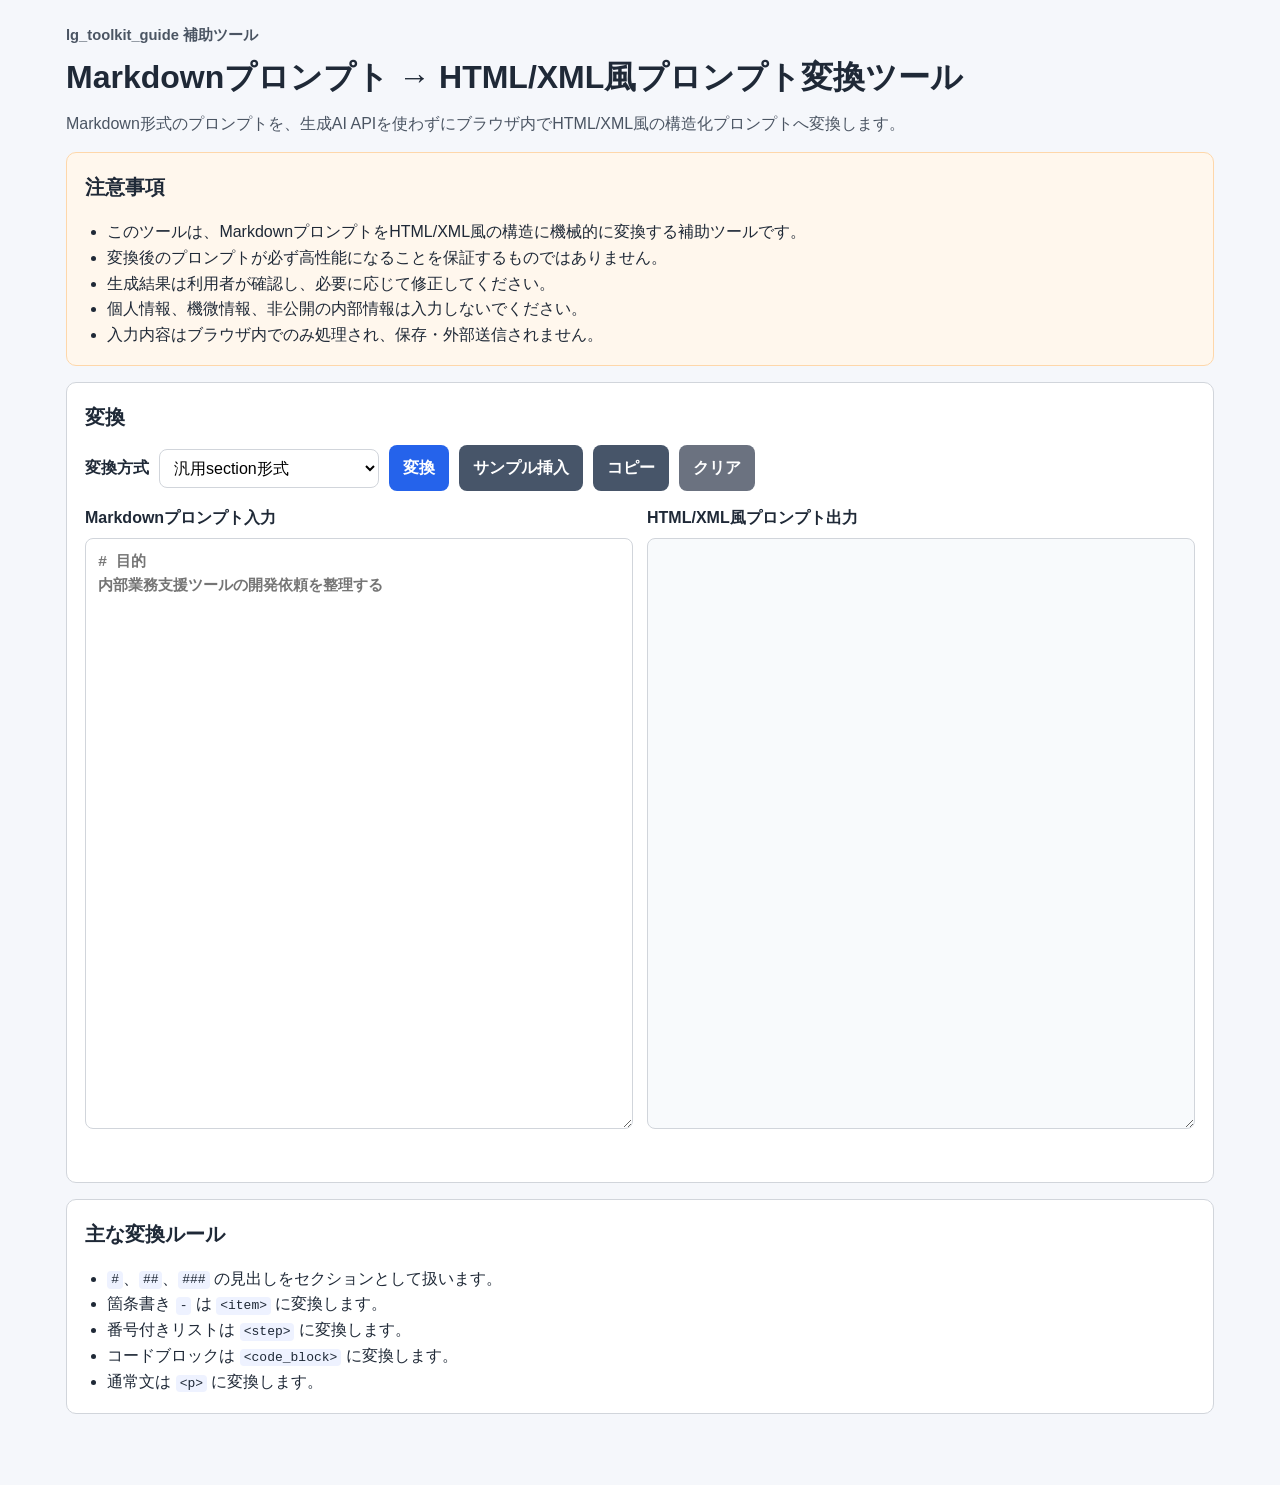
==== tools/prompt-html-converter/index.html @ 3c80a8d5 "Add prompt HTML converter tool" ====
<!doctype html>
<html lang="ja">
<head>
  <meta charset="UTF-8">
  <meta name="viewport" content="width=device-width, initial-scale=1.0">
  <title>Markdownプロンプト → HTML/XML風プロンプト変換ツール | lg_toolkit_guide</title>
  <link rel="stylesheet" href="style.css">
</head>
<body>
<main class="container">
  <header class="hero">
    <p class="eyebrow">lg_toolkit_guide 補助ツール</p>
    <h1>Markdownプロンプト → HTML/XML風プロンプト変換ツール</h1>
    <p class="lead">
      Markdown形式のプロンプトを、生成AI APIを使わずにブラウザ内でHTML/XML風の構造化プロンプトへ変換します。
    </p>
  </header>

  <section class="card caution" aria-labelledby="caution-title">
    <h2 id="caution-title">注意事項</h2>
    <ul>
      <li>このツールは、MarkdownプロンプトをHTML/XML風の構造に機械的に変換する補助ツールです。</li>
      <li>変換後のプロンプトが必ず高性能になることを保証するものではありません。</li>
      <li>生成結果は利用者が確認し、必要に応じて修正してください。</li>
      <li>個人情報、機微情報、非公開の内部情報は入力しないでください。</li>
      <li>入力内容はブラウザ内でのみ処理され、保存・外部送信されません。</li>
    </ul>
  </section>

  <section class="card" aria-labelledby="converter-title">
    <h2 id="converter-title">変換</h2>

    <div class="toolbar" aria-label="変換方式と操作">
      <label class="select-label" for="mode">変換方式</label>
      <select id="mode">
        <option value="section">汎用section形式</option>
        <option value="dedicated">専用タグ形式</option>
      </select>
      <button id="convertBtn" type="button">変換</button>
      <button id="sampleBtn" type="button" class="secondary">サンプル挿入</button>
      <button id="copyBtn" type="button" class="secondary">コピー</button>
      <button id="clearBtn" type="button" class="subtle">クリア</button>
    </div>

    <div class="panes">
      <label class="pane">
        <span>Markdownプロンプト入力</span>
        <textarea id="input" rows="24" placeholder="# 目的&#10;内部業務支援ツールの開発依頼を整理する"></textarea>
      </label>

      <label class="pane">
        <span>HTML/XML風プロンプト出力</span>
        <textarea id="output" rows="24" readonly></textarea>
      </label>
    </div>

    <p id="status" class="status" aria-live="polite"></p>
  </section>

  <section class="card" aria-labelledby="rules-title">
    <h2 id="rules-title">主な変換ルール</h2>
    <ul>
      <li><code>#</code>、<code>##</code>、<code>###</code> の見出しをセクションとして扱います。</li>
      <li>箇条書き <code>-</code> は <code>&lt;item&gt;</code> に変換します。</li>
      <li>番号付きリストは <code>&lt;step&gt;</code> に変換します。</li>
      <li>コードブロックは <code>&lt;code_block&gt;</code> に変換します。</li>
      <li>通常文は <code>&lt;p&gt;</code> に変換します。</li>
    </ul>
  </section>
</main>
<script src="app.js"></script>
</body>
</html>
---- tools/prompt-html-converter/style.css ----
:root {
  --bg: #f5f7fb;
  --card: #ffffff;
  --line: #d1d5db;
  --text: #1f2937;
  --muted: #4b5563;
  --primary: #2563eb;
  --primary-dark: #1d4ed8;
  --warning-bg: #fff7ed;
  --warning-line: #fed7aa;
}

* {
  box-sizing: border-box;
}

body {
  margin: 0;
  background: var(--bg);
  color: var(--text);
  font-family: "Segoe UI", "Hiragino Sans", "Meiryo", sans-serif;
  line-height: 1.6;
}

.container {
  max-width: 1180px;
  margin: 24px auto;
  padding: 0 16px 32px;
}

.hero {
  margin-bottom: 16px;
}

.eyebrow {
  margin: 0 0 4px;
  color: var(--muted);
  font-size: 0.92rem;
  font-weight: 700;
}

h1,
h2 {
  margin-top: 0;
}

h1 {
  margin-bottom: 8px;
  font-size: clamp(1.6rem, 2.5vw, 2.2rem);
}

h2 {
  margin-bottom: 12px;
  font-size: 1.25rem;
}

.lead {
  margin: 0;
  color: var(--muted);
}

.card {
  background: var(--card);
  border: 1px solid var(--line);
  border-radius: 10px;
  padding: 18px;
  margin-bottom: 16px;
}

.caution {
  background: var(--warning-bg);
  border-color: var(--warning-line);
}

.caution ul,
.card ul {
  margin-bottom: 0;
  padding-left: 1.4rem;
}

.toolbar {
  display: flex;
  flex-wrap: wrap;
  align-items: center;
  gap: 10px;
  margin-bottom: 14px;
}

.select-label {
  font-weight: 700;
}

select,
textarea,
button {
  font: inherit;
}

select,
textarea {
  border: 1px solid var(--line);
  border-radius: 8px;
  background: #ffffff;
}

select {
  min-width: 220px;
  padding: 9px 10px;
}

button {
  border: none;
  border-radius: 8px;
  padding: 10px 14px;
  background: var(--primary);
  color: #ffffff;
  cursor: pointer;
  font-weight: 700;
}

button:hover,
button:focus-visible {
  background: var(--primary-dark);
}

button.secondary {
  background: #475569;
}

button.secondary:hover,
button.secondary:focus-visible {
  background: #334155;
}

button.subtle {
  background: #6b7280;
}

button.subtle:hover,
button.subtle:focus-visible {
  background: #4b5563;
}

.panes {
  display: grid;
  grid-template-columns: 1fr 1fr;
  gap: 14px;
}

.pane {
  display: flex;
  flex-direction: column;
  gap: 8px;
  min-width: 0;
  font-weight: 700;
}

textarea {
  width: 100%;
  min-height: 520px;
  padding: 12px;
  color: var(--text);
  font-family: Consolas, "Courier New", monospace;
  font-size: 0.95rem;
  line-height: 1.55;
  resize: vertical;
}

textarea[readonly] {
  background: #f8fafc;
}

.status {
  min-height: 1.4em;
  margin: 12px 0 0;
  color: var(--muted);
  font-weight: 700;
}

code {
  background: #eef2ff;
  border-radius: 4px;
  padding: 0.1em 0.3em;
}

@media (max-width: 900px) {
  .panes {
    grid-template-columns: 1fr;
  }

  textarea {
    min-height: 360px;
  }
}
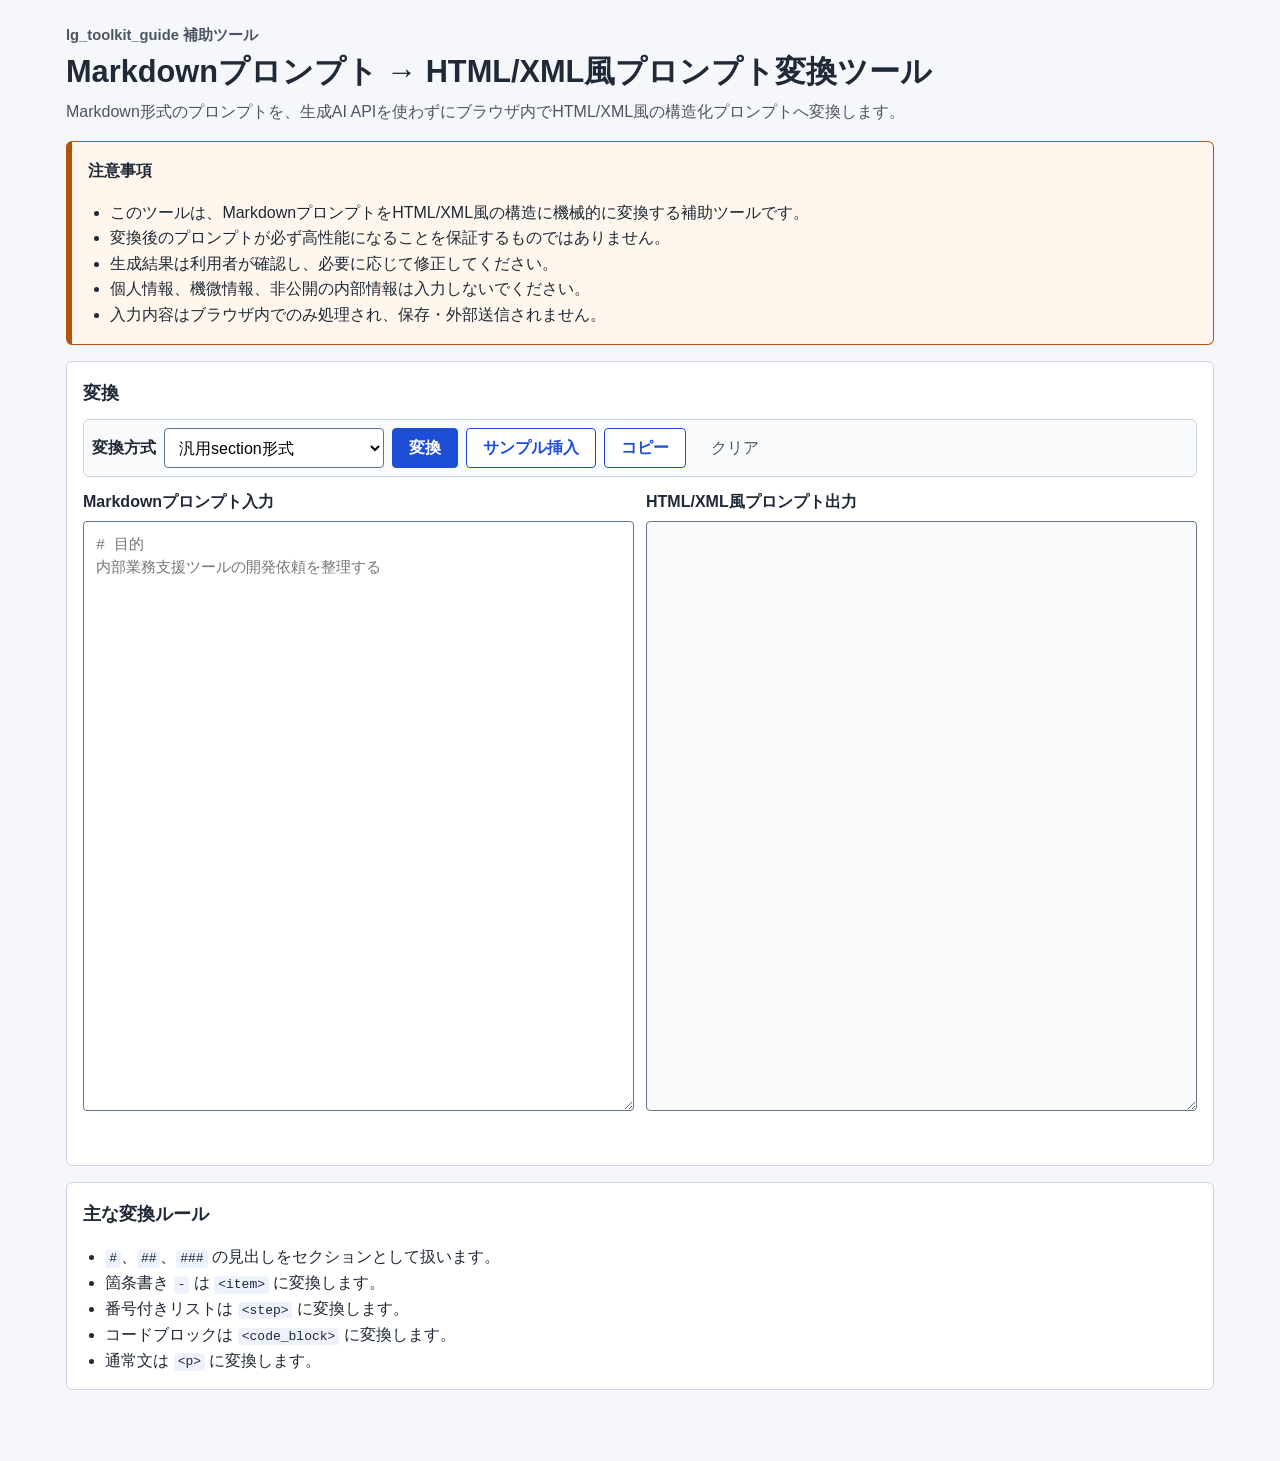
==== commit 17395755: "feat: 補助ツールにfaviconを追加し、フォーカス・ボタン優先順位・狭幅表示を改善 (#54) Co-Authored-By: Claude Sonnet 5.5 <noreply@anthr" ====
--- a/tools/prompt-html-converter/index.html
+++ b/tools/prompt-html-converter/index.html
@@ -4,6 +4,7 @@
   <meta charset="UTF-8">
   <meta name="viewport" content="width=device-width, initial-scale=1.0">
   <title>Markdownプロンプト → HTML/XML風プロンプト変換ツール | lg_toolkit_guide</title>
+  <link rel="icon" href="../favicon.svg" type="image/svg+xml">
   <link rel="stylesheet" href="style.css">
 </head>
 <body>
--- a/tools/prompt-html-converter/style.css
+++ b/tools/prompt-html-converter/style.css
@@ -1,13 +1,16 @@
+/* 入力／出力の2ペインと操作ツールバーが中心のデスクトップツール向け：エディタ領域とボタン優先順位を重視 */
 :root {
   --bg: #f5f7fb;
   --card: #ffffff;
-  --line: #d1d5db;
+  --line: #cbd5e1;
+  --line-strong: #64748b;
   --text: #1f2937;
   --muted: #4b5563;
-  --primary: #2563eb;
-  --primary-dark: #1d4ed8;
+  --primary: #1d4ed8;
+  --primary-dark: #1e3a8a;
+  --focus: #1d4ed8;
   --warning-bg: #fff7ed;
-  --warning-line: #fed7aa;
+  --warning-line: #b45309;
 }
 
 * {
@@ -18,7 +21,7 @@
   margin: 0;
   background: var(--bg);
   color: var(--text);
-  font-family: "Segoe UI", "Hiragino Sans", "Meiryo", sans-serif;
+  font-family: "Segoe UI", "Hiragino Sans", "Yu Gothic UI", "Meiryo", sans-serif;
   line-height: 1.6;
 }
 
@@ -46,12 +49,13 @@
 
 h1 {
   margin-bottom: 8px;
-  font-size: clamp(1.6rem, 2.5vw, 2.2rem);
+  font-size: clamp(1.4rem, 2.4vw, 2rem);
+  line-height: 1.3;
 }
 
 h2 {
   margin-bottom: 12px;
-  font-size: 1.25rem;
+  font-size: 1.15rem;
 }
 
 .lead {
@@ -62,14 +66,19 @@
 .card {
   background: var(--card);
   border: 1px solid var(--line);
-  border-radius: 10px;
-  padding: 18px;
+  border-radius: 6px;
+  padding: 16px;
   margin-bottom: 16px;
 }
 
 .caution {
   background: var(--warning-bg);
   border-color: var(--warning-line);
+  border-left-width: 6px;
+}
+
+.caution h2 {
+  font-size: 1rem;
 }
 
 .caution ul,
@@ -78,12 +87,17 @@
   padding-left: 1.4rem;
 }
 
+/* 操作ツールバー：変換方式の選択 + 主操作 + 補助操作 */
 .toolbar {
   display: flex;
   flex-wrap: wrap;
   align-items: center;
-  gap: 10px;
-  margin-bottom: 14px;
+  gap: 8px;
+  margin-bottom: 12px;
+  padding: 8px;
+  border: 1px solid var(--line);
+  border-radius: 6px;
+  background: #f8fafc;
 }
 
 .select-label {
@@ -98,59 +112,76 @@
 
 select,
 textarea {
-  border: 1px solid var(--line);
-  border-radius: 8px;
+  border: 1px solid var(--line-strong);
+  border-radius: 4px;
   background: #ffffff;
+  font-weight: 400;
 }
 
 select {
   min-width: 220px;
-  padding: 9px 10px;
+  min-height: 40px;
+  padding: 6px 10px;
 }
 
 button {
-  border: none;
-  border-radius: 8px;
-  padding: 10px 14px;
+  min-height: 40px;
+  border: 1px solid var(--primary);
+  border-radius: 4px;
+  padding: 6px 16px;
   background: var(--primary);
   color: #ffffff;
   cursor: pointer;
   font-weight: 700;
 }
 
-button:hover,
-button:focus-visible {
+button:hover {
   background: var(--primary-dark);
+  border-color: var(--primary-dark);
 }
 
 button.secondary {
-  background: #475569;
-}
-
-button.secondary:hover,
-button.secondary:focus-visible {
-  background: #334155;
+  background: #ffffff;
+  color: var(--primary);
+}
+
+button.secondary:hover {
+  background: #eff6ff;
+  border-color: var(--primary-dark);
+  color: var(--primary-dark);
 }
 
 button.subtle {
-  background: #6b7280;
-}
-
-button.subtle:hover,
-button.subtle:focus-visible {
-  background: #4b5563;
+  border-color: transparent;
+  background: transparent;
+  color: var(--muted);
+  font-weight: 400;
+}
+
+button.subtle:hover {
+  background: #e2e8f0;
+  border-color: transparent;
+  color: var(--text);
+}
+
+button:focus-visible,
+select:focus-visible,
+textarea:focus-visible,
+a:focus-visible {
+  outline: 3px solid var(--focus);
+  outline-offset: 2px;
 }
 
 .panes {
   display: grid;
   grid-template-columns: 1fr 1fr;
-  gap: 14px;
+  gap: 12px;
 }
 
 .pane {
   display: flex;
   flex-direction: column;
-  gap: 8px;
+  gap: 6px;
   min-width: 0;
   font-weight: 700;
 }
@@ -171,7 +202,7 @@
 }
 
 .status {
-  min-height: 1.4em;
+  min-height: 1.6em;
   margin: 12px 0 0;
   color: var(--muted);
   font-weight: 700;
@@ -189,6 +220,26 @@
   }
 
   textarea {
-    min-height: 360px;
-  }
-}
+    min-height: 320px;
+  }
+}
+
+@media (max-width: 600px) {
+  .container {
+    margin-top: 16px;
+    padding: 0 12px 24px;
+  }
+
+  .card {
+    padding: 12px;
+  }
+
+  .toolbar select {
+    flex: 1 1 100%;
+    min-width: 0;
+  }
+
+  .toolbar button {
+    flex: 1 1 auto;
+  }
+}
